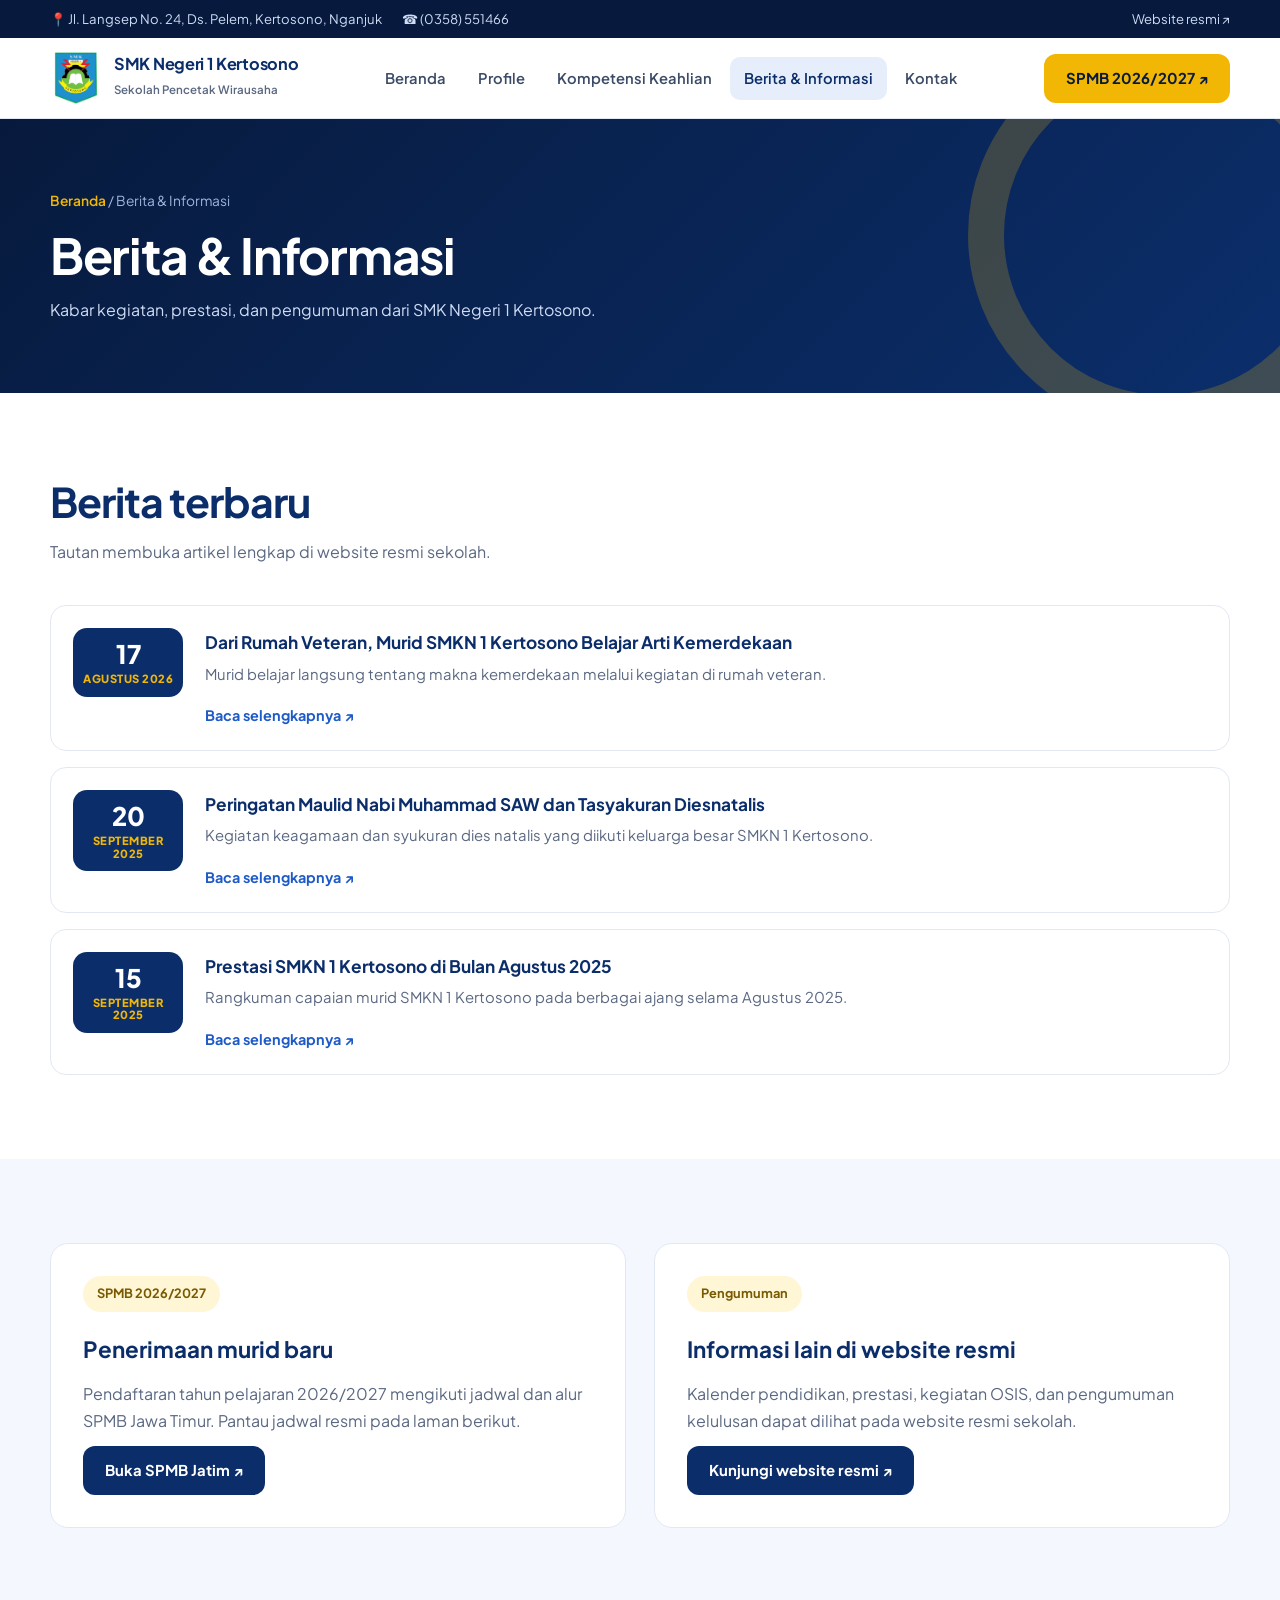
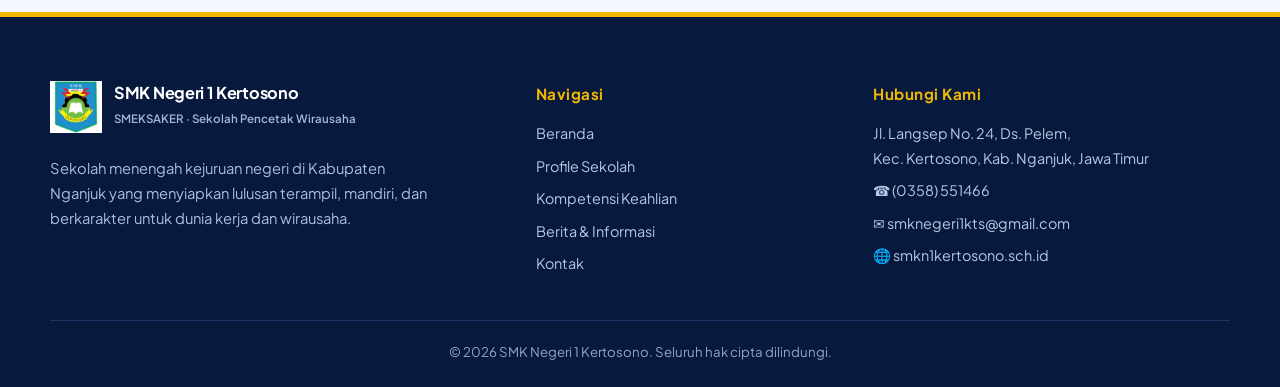
==== informasi.html @ 8148a969 "Add files via upload" ====
<!DOCTYPE html>
<html lang="id">
<head>
<meta charset="UTF-8">
<meta name="viewport" content="width=device-width, initial-scale=1.0">
<meta name="description" content="Berita, prestasi, dan informasi terbaru SMK Negeri 1 Kertosono.">
<meta name="theme-color" content="#0b2e6b">
<title>Berita & Informasi | SMK Negeri 1 Kertosono</title>
<link rel="stylesheet" href="css/style.css">
</head>
<body>
<div class="topbar"><div class="container">
  <div><span>📍 <a href="https://maps.app.goo.gl/UEgNZaPqDszKERK57" target="_blank" rel="noopener">Jl. Langsep No. 24, Ds. Pelem, Kertosono, Nganjuk</a></span><span>☎ (0358) 551466</span></div>
  <div><a href="https://smkn1kertosono.sch.id/" target="_blank" rel="noopener">Website resmi ↗</a></div>
</div></div>
<header class="site-header">
  <div class="container navbar">
    <a class="brand" href="index.html" aria-label="SMK Negeri 1 Kertosono">
      <span class="brand-mark"><img src="img/logo.png" alt="Logo resmi SMK Negeri 1 Kertosono"></span>
      <span class="brand-text"><strong>SMK Negeri 1 Kertosono</strong><small>Sekolah Pencetak Wirausaha</small></span>
    </a>
    <input type="checkbox" id="menu" class="menu-toggle" aria-hidden="true">
    <label for="menu" class="menu-btn" aria-label="Buka menu">☰</label>
    <nav aria-label="Navigasi utama"><ul class="nav-links"><li><a class="" href="index.html">Beranda</a></li><li><a class="" href="tentang.html">Profile</a></li><li><a class="" href="jurusan.html">Kompetensi Keahlian</a></li><li><a class="active" href="informasi.html">Berita & Informasi</a></li><li><a class="" href="kontak.html">Kontak</a></li></ul></nav>
    <a class="nav-cta" href="https://spmbjatim.net/" target="_blank" rel="noopener">SPMB 2026/2027 ↗</a>
  </div>
</header>
<main>
<section class="page-hero"><div class="container"><div class="breadcrumb"><a href="index.html">Beranda</a> / Berita &amp; Informasi</div><h1>Berita &amp; Informasi</h1><p>Kabar kegiatan, prestasi, dan pengumuman dari SMK Negeri 1 Kertosono.</p></div></section>
<section class="section"><div class="container">
  <div class="section-heading"><h2>Berita terbaru</h2><p>Tautan membuka artikel lengkap di website resmi sekolah.</p></div>
  <div class="info-list">
<article class="info-row"><div class="date-box">17<small>AGUSTUS 2026</small></div><div><h3>Dari Rumah Veteran, Murid SMKN 1 Kertosono Belajar Arti Kemerdekaan</h3><p>Murid belajar langsung tentang makna kemerdekaan melalui kegiatan di rumah veteran.</p><a class="text-link" href="https://smkn1kertosono.sch.id/dari-rumah-veteran-murid-smkn-1-kertosono-belajar-arti-kemerdekaan/" target="_blank" rel="noopener">Baca selengkapnya ↗</a></div></article>
<article class="info-row"><div class="date-box">20<small>SEPTEMBER 2025</small></div><div><h3>Peringatan Maulid Nabi Muhammad SAW dan Tasyakuran Diesnatalis</h3><p>Kegiatan keagamaan dan syukuran dies natalis yang diikuti keluarga besar SMKN 1 Kertosono.</p><a class="text-link" href="https://smkn1kertosono.sch.id/smk-negeri-1-kertosono-gelar-peringatan-maulid-nabi-muhammad-saw-dan-tasyakuran-diesnatalis/" target="_blank" rel="noopener">Baca selengkapnya ↗</a></div></article>
<article class="info-row"><div class="date-box">15<small>SEPTEMBER 2025</small></div><div><h3>Prestasi SMKN 1 Kertosono di Bulan Agustus 2025</h3><p>Rangkuman capaian murid SMKN 1 Kertosono pada berbagai ajang selama Agustus 2025.</p><a class="text-link" href="https://smkn1kertosono.sch.id/prestasi-smkn-1-kertosono-di-bulan-agustus-2025/" target="_blank" rel="noopener">Baca selengkapnya ↗</a></div></article>
  </div>
</div></section>
<section class="section section-soft"><div class="container two-col">
  <article class="content-card"><span class="eyebrow">SPMB 2026/2027</span><h2>Penerimaan murid baru</h2><p>Pendaftaran tahun pelajaran 2026/2027 mengikuti jadwal dan alur SPMB Jawa Timur. Pantau jadwal resmi pada laman berikut.</p><a class="btn btn-primary" href="https://spmbjatim.net/" target="_blank" rel="noopener">Buka SPMB Jatim ↗</a></article>
  <article class="content-card"><span class="eyebrow">Pengumuman</span><h2>Informasi lain di website resmi</h2><p>Kalender pendidikan, prestasi, kegiatan OSIS, dan pengumuman kelulusan dapat dilihat pada website resmi sekolah.</p><a class="btn btn-primary" href="https://smkn1kertosono.sch.id/" target="_blank" rel="noopener">Kunjungi website resmi ↗</a></article>
</div></section>
</main>
<footer class="site-footer">
  <div class="container">
    <div class="footer-grid">
      <div class="footer-brand">
        <a class="brand" href="index.html"><span class="brand-mark"><img src="img/logo.png" alt="Logo resmi SMK Negeri 1 Kertosono"></span><span class="brand-text"><strong>SMK Negeri 1 Kertosono</strong><small>SMEKSAKER · Sekolah Pencetak Wirausaha</small></span></a>
        <p>Sekolah menengah kejuruan negeri di Kabupaten Nganjuk yang menyiapkan lulusan terampil, mandiri, dan berkarakter untuk dunia kerja dan wirausaha.</p>
      </div>
      <div class="footer-col">
        <h4>Navigasi</h4>
        <a href="index.html">Beranda</a><a href="tentang.html">Profile Sekolah</a><a href="jurusan.html">Kompetensi Keahlian</a><a href="informasi.html">Berita &amp; Informasi</a><a href="kontak.html">Kontak</a>
      </div>
      <div class="footer-col">
        <h4>Hubungi Kami</h4>
        <p><a href="https://maps.app.goo.gl/UEgNZaPqDszKERK57" target="_blank" rel="noopener">Jl. Langsep No. 24, Ds. Pelem,<br>Kec. Kertosono, Kab. Nganjuk, Jawa Timur</a></p>
        <p>☎ (0358) 551466</p>
        <a href="mailto:smknegeri1kts@gmail.com">✉ smknegeri1kts@gmail.com</a>
        <a href="https://smkn1kertosono.sch.id/" target="_blank" rel="noopener">🌐 smkn1kertosono.sch.id</a>
      </div>
    </div>
    <div class="copyright">© 2026 SMK Negeri 1 Kertosono. Seluruh hak cipta dilindungi.</div>
  </div>
</footer>
</body>
</html>
---- css/style.css ----
/* =========================================================
   SMK Negeri 1 Kertosono — Stylesheet
   Palet warna: edit hanya di blok :root di bawah ini.
   Jika warna logo asli berbeda, cukup ganti nilai variabelnya.
   ========================================================= */
@import url('https://fonts.googleapis.com/css2?family=Plus+Jakarta+Sans:wght@400;500;600;700;800&display=swap');

:root {
  --navy-900: #071a3d;   /* biru tua pekat: footer, hero */
  --navy-700: #0b2e6b;   /* biru utama (primary) */
  --blue-500: #1e5bc6;   /* biru terang: link, aksen */
  --blue-100: #e6eefb;   /* biru muda: latar ikon */
  --blue-50:  #f4f7fd;   /* latar section lembut */
  --gold-500: #f2b705;   /* kuning emas: tombol & highlight */
  --gold-600: #d99f00;   /* hover emas */
  --gold-100: #fff6d6;   /* latar emas muda */
  --ink: #14213d;
  --muted: #5a6882;
  --line: #e2e8f3;
  --white: #ffffff;
  --radius: 18px;
  --shadow: 0 14px 40px rgba(11, 46, 107, .10);
  --shadow-sm: 0 6px 18px rgba(11, 46, 107, .08);
}

* { box-sizing: border-box; margin: 0; padding: 0; }
html { scroll-behavior: smooth; }
body { font-family: 'Plus Jakarta Sans', 'Segoe UI', Arial, sans-serif; color: var(--ink); background: var(--white); line-height: 1.7; }
a { color: inherit; text-decoration: none; }
ul { list-style: none; }
.container { width: min(1180px, calc(100% - 40px)); margin: auto; }

/* ---------- Topbar ---------- */
.topbar { background: var(--navy-900); color: #cfdcf5; font-size: .82rem; }
.topbar .container { display: flex; justify-content: space-between; gap: 16px; padding: 8px 0; flex-wrap: wrap; }
.topbar span { margin-right: 20px; }
.topbar a:hover { color: var(--gold-500); }

/* ---------- Header ---------- */
.site-header { position: sticky; top: 0; z-index: 50; background: rgba(255,255,255,.97); backdrop-filter: blur(10px); border-bottom: 1px solid var(--line); }
.navbar { min-height: 80px; display: flex; align-items: center; justify-content: space-between; gap: 22px; }
.brand { display: inline-flex; align-items: center; gap: 12px; }
.brand-mark { width: 52px; height: 52px; flex: 0 0 52px; display: grid; place-items: center; background: #fff; overflow: hidden; }
.brand-mark img { display: block; width: 100%; height: 100%; object-fit: contain; }
.brand-text strong { display: block; font-size: 1.02rem; line-height: 1.15; color: var(--navy-700); letter-spacing: -.3px; }
.brand-text small { font-size: .72rem; color: var(--muted); font-weight: 600; }
.nav-links { display: flex; align-items: center; gap: 4px; }
.nav-links a { display: block; padding: 9px 14px; border-radius: 10px; font-size: .92rem; font-weight: 600; color: #3b4a66; transition: .2s; }
.nav-links a:hover { background: var(--blue-50); color: var(--navy-700); }
.nav-links a.active { background: var(--blue-100); color: var(--navy-700); }
.btn, .nav-cta { display: inline-flex; align-items: center; justify-content: center; gap: 8px; padding: 12px 22px; border: 0; border-radius: 12px; font: inherit; font-weight: 700; font-size: .93rem; cursor: pointer; background: var(--gold-500); color: var(--navy-900); transition: .2s; }
.btn:hover, .nav-cta:hover { background: var(--gold-600); transform: translateY(-2px); box-shadow: 0 8px 20px rgba(242,183,5,.35); }
.btn-primary { background: var(--navy-700); color: #fff; }
.btn-primary:hover { background: var(--blue-500); box-shadow: 0 8px 20px rgba(30,91,198,.3); }
.btn-ghost { background: transparent; color: #fff; border: 1.5px solid rgba(255,255,255,.45); }
.btn-ghost:hover { background: rgba(255,255,255,.12); box-shadow: none; }
.menu-toggle, .menu-btn { display: none; }

/* ---------- Hero ---------- */
.hero { position: relative; overflow: hidden; color: #fff; padding: 96px 0 150px;
  background: linear-gradient(90deg, rgba(5,20,48,.82), rgba(5,20,48,.42)), url("../img/gapura.png") center 48% / cover no-repeat; }
.hero::before { content: ""; position: absolute; inset: 0; background: linear-gradient(0deg, rgba(5,20,48,.28), transparent 55%); }
.hero-grid { position: relative; display: grid; grid-template-columns: minmax(0, 1fr); gap: 0; align-items: center; max-width: 1180px; }
.eyebrow { display: inline-flex; align-items: center; gap: 8px; padding: 7px 14px; border-radius: 99px; background: var(--gold-100); color: #7a5a00; font-size: .8rem; font-weight: 700; margin-bottom: 18px; }
.hero .eyebrow { background: rgba(242,183,5,.16); color: var(--gold-500); border: 1px solid rgba(242,183,5,.4); }
.hero h1 { font-size: clamp(2.3rem, 5vw, 3.9rem); line-height: 1.1; letter-spacing: -1.8px; }
.hero h1 span { color: var(--gold-500); }
.hero p { margin: 22px 0 30px; max-width: 580px; color: #d3dff7; font-size: 1.05rem; }
.hero-actions { display: flex; flex-wrap: wrap; gap: 12px; }
.hero-card { background: rgba(255,255,255,.08); border: 1px solid rgba(255,255,255,.18); border-radius: 24px; padding: 30px; backdrop-filter: blur(6px); }
.hero-card h3 { font-size: 1.1rem; margin-bottom: 4px; }
.hero-card p { margin: 0 0 18px; font-size: .9rem; }
.hero-card li { display: flex; gap: 12px; align-items: flex-start; padding: 11px 0; border-top: 1px solid rgba(255,255,255,.14); font-size: .92rem; color: #e6eeff; }
.hero-card li b { color: var(--gold-500); }
.badge { display: inline-block; background: var(--gold-500); color: var(--navy-900); font-weight: 800; font-size: .72rem; padding: 4px 10px; border-radius: 99px; margin-bottom: 14px; }

/* ---------- Stats ---------- */
.stats-wrap { position: relative; z-index: 5; margin-top: -78px; }
.stats { display: grid; grid-template-columns: repeat(4, 1fr); background: #fff; border-radius: 22px; box-shadow: var(--shadow); border: 1px solid var(--line); overflow: hidden; }
.stat { padding: 28px 18px; text-align: center; border-right: 1px solid var(--line); }
.stat:last-child { border-right: 0; }
.stat strong { display: block; font-size: 2.2rem; line-height: 1.1; color: var(--navy-700); letter-spacing: -1px; }
.stat span { color: var(--muted); font-size: .88rem; font-weight: 600; }

/* ---------- Sections ---------- */
.section { padding: 84px 0; }
.section-soft { background: var(--blue-50); }
.section-dark { background: var(--navy-900); color: #fff; }
.section-heading { max-width: 680px; margin-bottom: 40px; }
.section-heading.center { text-align: center; margin-inline: auto; }
.section-heading h2 { font-size: clamp(1.8rem, 3.2vw, 2.6rem); line-height: 1.2; letter-spacing: -1px; color: var(--navy-700); }
.section-dark .section-heading h2 { color: #fff; }
.section-heading p { margin-top: 12px; color: var(--muted); }
.section-dark .section-heading p { color: #b9c9e8; }
.two-col { display: grid; grid-template-columns: 1fr 1fr; gap: 28px; align-items: start; }
.about-grid { display: grid; grid-template-columns: .9fr 1.1fr; gap: 56px; align-items: center; }
.about-visual { margin: 0; position: relative; overflow: hidden; border-radius: 24px; box-shadow: var(--shadow); background: #eef3fa; }
.about-visual img { display: block; width: 100%; height: auto; max-height: 510px; object-fit: contain; background: #eef3fa; }
.about-visual figcaption { display: flex; flex-direction: column; gap: 3px; padding: 14px 18px; background: var(--navy-900); color: #fff; }
.about-visual figcaption strong { font-size: 1rem; }
.about-visual figcaption span { color: #cbd9f5; font-size: .88rem; }
.about-text p { color: var(--muted); margin-bottom: 14px; }
.check-list { display: grid; gap: 11px; margin: 18px 0 24px; }
.check-list li { padding-left: 30px; position: relative; font-weight: 500; }
.check-list li::before { content: "✓"; position: absolute; left: 0; top: 2px; width: 21px; height: 21px; border-radius: 50%; display: grid; place-items: center; background: var(--gold-500); color: var(--navy-900); font-size: .72rem; font-weight: 800; }

/* ---------- Cards ---------- */
.card-grid { display: grid; grid-template-columns: repeat(3, 1fr); gap: 20px; }
.card { background: #fff; border: 1px solid var(--line); border-radius: var(--radius); padding: 28px; position: relative; overflow: hidden; transition: .25s; }
.card::before { content: ""; position: absolute; left: 0; top: 0; right: 0; height: 4px; background: linear-gradient(90deg, var(--navy-700), var(--blue-500)); }
.card:nth-child(3n+2)::before { background: linear-gradient(90deg, var(--gold-500), #ffd75a); }
.card:hover { transform: translateY(-6px); box-shadow: var(--shadow); border-color: #cfdcf3; }
.icon { width: 54px; height: 54px; display: grid; place-items: center; border-radius: 16px; background: var(--blue-100); font-size: 1.6rem; margin-bottom: 18px; }
.card h3 { font-size: 1.1rem; color: var(--navy-700); margin-bottom: 8px; }
.card p { color: var(--muted); font-size: .93rem; }
.tag { display: inline-block; margin-top: 14px; padding: 3px 11px; border-radius: 99px; background: var(--gold-100); color: #7a5a00; font-size: .76rem; font-weight: 700; }
.text-link { display: inline-block; margin-top: 16px; color: var(--blue-500); font-weight: 700; font-size: .9rem; }
.text-link:hover { color: var(--navy-700); text-decoration: underline; }

.feature { display: flex; gap: 18px; padding: 26px; border-radius: var(--radius); background: rgba(255,255,255,.06); border: 1px solid rgba(255,255,255,.12); }
.feature .num { font-size: 2.4rem; font-weight: 800; color: var(--gold-500); line-height: 1; letter-spacing: -2px; }
.feature p { color: #dbe6fb; font-weight: 500; }
.feature-grid { display: grid; grid-template-columns: repeat(3, 1fr); gap: 18px; }

.chips { display: flex; flex-wrap: wrap; gap: 10px; justify-content: center; }
.chip { padding: 10px 18px; border-radius: 99px; background: #fff; border: 1px solid var(--line); font-weight: 600; font-size: .9rem; color: var(--navy-700); transition: .2s; }
.chip:hover { background: var(--navy-700); color: #fff; border-color: var(--navy-700); }

/* ---------- News ---------- */
.news-grid { display: grid; grid-template-columns: repeat(3, 1fr); gap: 20px; }
.news-card { background: #fff; border-radius: var(--radius); border: 1px solid var(--line); overflow: hidden; transition: .25s; display: flex; flex-direction: column; }
.news-card:hover { transform: translateY(-5px); box-shadow: var(--shadow); }
.news-top { height: 8px; background: linear-gradient(90deg, var(--navy-700), var(--gold-500)); }
.news-body { padding: 24px; display: flex; flex-direction: column; flex: 1; }
.news-date { font-size: .78rem; font-weight: 700; color: var(--blue-500); text-transform: uppercase; letter-spacing: .8px; }
.news-body h3 { margin: 8px 0; font-size: 1.05rem; line-height: 1.4; color: var(--navy-700); }
.news-body p { color: var(--muted); font-size: .9rem; flex: 1; }

.info-list { display: grid; gap: 16px; }
.info-row { display: grid; grid-template-columns: 110px 1fr; gap: 22px; padding: 22px; border: 1px solid var(--line); border-radius: 16px; background: #fff; transition: .2s; }
.info-row:hover { box-shadow: var(--shadow-sm); border-color: #cfdcf3; }
.date-box { align-self: start; text-align: center; background: var(--navy-700); color: #fff; padding: 12px 8px; border-radius: 14px; font-weight: 800; font-size: 1.6rem; line-height: 1.1; }
.date-box small { display: block; color: var(--gold-500); font-size: .7rem; letter-spacing: .5px; margin-top: 4px; }
.info-row h3 { color: var(--navy-700); font-size: 1.08rem; }
.info-row p { color: var(--muted); margin-top: 4px; font-size: .93rem; }

/* ---------- Page hero ---------- */
.page-hero { position: relative; overflow: hidden; padding: 70px 0; color: #fff; background: linear-gradient(135deg, var(--navy-900), var(--navy-700)); }
.page-hero::after { content: ""; position: absolute; right: -80px; top: -80px; width: 320px; height: 320px; border-radius: 50%; border: 36px solid rgba(242,183,5,.22); }
.page-hero .container { position: relative; z-index: 2; }
.page-hero h1 { font-size: clamp(2rem, 4vw, 3.1rem); letter-spacing: -1.3px; line-height: 1.15; }
.page-hero p { margin-top: 12px; max-width: 680px; color: #cfdcf5; }
.breadcrumb { font-size: .86rem; color: #9fb4de; margin-bottom: 14px; }
.breadcrumb a { color: var(--gold-500); font-weight: 600; }

.content-card { background: #fff; border: 1px solid var(--line); border-radius: var(--radius); padding: 32px; }
.content-card h2 { font-size: 1.4rem; color: var(--navy-700); margin-bottom: 12px; }
.content-card p { color: var(--muted); margin-bottom: 12px; }
.mission-list { counter-reset: m; display: grid; gap: 12px; margin-top: 14px; }
.mission-list li { counter-increment: m; display: flex; gap: 14px; color: var(--muted); font-size: .94rem; }
.mission-list li::before { content: counter(m); flex: 0 0 28px; height: 28px; border-radius: 9px; display: grid; place-items: center; background: var(--navy-700); color: var(--gold-500); font-weight: 800; font-size: .8rem; }
.vision-box { padding: 30px; border-radius: var(--radius); color: #fff; background: linear-gradient(135deg, var(--navy-700), var(--blue-500)); border-left: 6px solid var(--gold-500); }
.vision-box small { color: var(--gold-500); font-weight: 800; letter-spacing: 1.4px; text-transform: uppercase; }
.vision-box p { margin-top: 8px; font-size: 1.2rem; font-weight: 600; line-height: 1.5; }

.profile-table { width: 100%; border-collapse: collapse; font-size: .94rem; }
.profile-table td { padding: 12px 4px; border-bottom: 1px solid var(--line); vertical-align: top; }
.profile-table td:first-child { width: 42%; color: var(--muted); font-weight: 600; }
.profile-table td:last-child { font-weight: 600; color: var(--navy-700); }

/* ---------- Contact / form ---------- */
.contact-grid { display: grid; grid-template-columns: repeat(3, 1fr); gap: 18px; }
.contact-card { background: #fff; border: 1px solid var(--line); border-radius: var(--radius); padding: 26px; }
.contact-card h3 { color: var(--navy-700); margin-bottom: 4px; }
.contact-card p { color: var(--muted); font-size: .94rem; overflow-wrap: anywhere; }
.form-grid { display: grid; gap: 15px; }
.form-group { display: grid; gap: 7px; }
.form-group label { font-weight: 700; font-size: .9rem; color: var(--navy-700); }
.form-group input, .form-group textarea { width: 100%; padding: 13px 15px; border: 1.5px solid #d6dfef; border-radius: 12px; font: inherit; color: var(--ink); background: #fff; }
.form-group textarea { min-height: 130px; resize: vertical; }
.form-group input:focus, .form-group textarea:focus { outline: 4px solid rgba(30,91,198,.15); border-color: var(--blue-500); }
.notice { padding: 14px 16px; background: var(--gold-100); color: #6b5000; border: 1px solid #f2dc8a; border-radius: 12px; font-size: .88rem; margin-bottom: 20px; }

/* ---------- CTA ---------- */
.cta-band { position: relative; overflow: hidden; padding: 48px; border-radius: 28px; color: #fff; display: flex; align-items: center; justify-content: space-between; gap: 28px; background: linear-gradient(120deg, var(--navy-900), var(--navy-700)); }
.cta-band::after { content: ""; position: absolute; right: -60px; bottom: -90px; width: 260px; height: 260px; border-radius: 50%; border: 30px solid rgba(242,183,5,.3); }
.cta-band > * { position: relative; z-index: 2; }
.cta-band h2 { font-size: clamp(1.5rem, 3vw, 2.1rem); letter-spacing: -.8px; }
.cta-band p { color: #cbd9f5; margin-top: 6px; }
.cta-band .btn { flex-shrink: 0; }

/* ---------- Footer ---------- */
.site-footer { background: var(--navy-900); color: #fff; padding: 64px 0 24px; border-top: 5px solid var(--gold-500); }
.footer-grid { display: grid; grid-template-columns: 1.5fr 1fr 1.2fr; gap: 40px; padding-bottom: 36px; }
.footer-brand .brand-text strong { color: #fff; }
.footer-brand .brand-text small { color: #9fb4de; }
.footer-brand p { color: #aebfe0; max-width: 380px; margin-top: 16px; font-size: .92rem; }
.footer-col h4 { margin-bottom: 14px; color: var(--gold-500); font-size: .95rem; letter-spacing: .5px; }
.footer-col a, .footer-col p { display: block; color: #b8c8e6; font-size: .9rem; margin: 8px 0; }
.footer-col a:hover { color: var(--gold-500); }
.copyright { border-top: 1px solid #1c3466; padding-top: 20px; color: #8fa5d0; font-size: .83rem; text-align: center; }

/* ---------- Responsive ---------- */
@media (max-width: 960px) {
  .menu-btn { display: grid; place-items: center; width: 46px; height: 46px; border-radius: 12px; background: var(--blue-100); color: var(--navy-700); font-size: 1.4rem; cursor: pointer; order: 3; }
  .nav-cta { display: none; }
  .navbar { flex-wrap: wrap; }
  nav { order: 4; width: 100%; display: none; padding-bottom: 14px; }
  .menu-toggle:checked ~ nav { display: block; }
  .nav-links { flex-direction: column; align-items: stretch; }
  .hero-grid, .two-col, .about-grid { grid-template-columns: 1fr; gap: 32px; }
  .hero { padding: 70px 0 130px; background-position: center; }
  .card-grid, .news-grid, .feature-grid { grid-template-columns: repeat(2, 1fr); }
  .stats { grid-template-columns: repeat(2, 1fr); }
  .stat:nth-child(2) { border-right: 0; }
  .stat:nth-child(-n+2) { border-bottom: 1px solid var(--line); }
  .contact-grid { grid-template-columns: 1fr; }
  .footer-grid { grid-template-columns: 1fr 1fr; }
}
@media (max-width: 600px) {
  .container { width: min(100% - 28px, 1180px); }
  .topbar .container { justify-content: center; text-align: center; }
  .card-grid, .news-grid, .feature-grid, .footer-grid { grid-template-columns: 1fr; }
  .section { padding: 58px 0; }
  .info-row { grid-template-columns: 1fr; gap: 12px; }
  .date-box { width: 96px; }
  .cta-band { padding: 30px 24px; flex-direction: column; align-items: flex-start; }
  .brand-text small { display: none; }
}
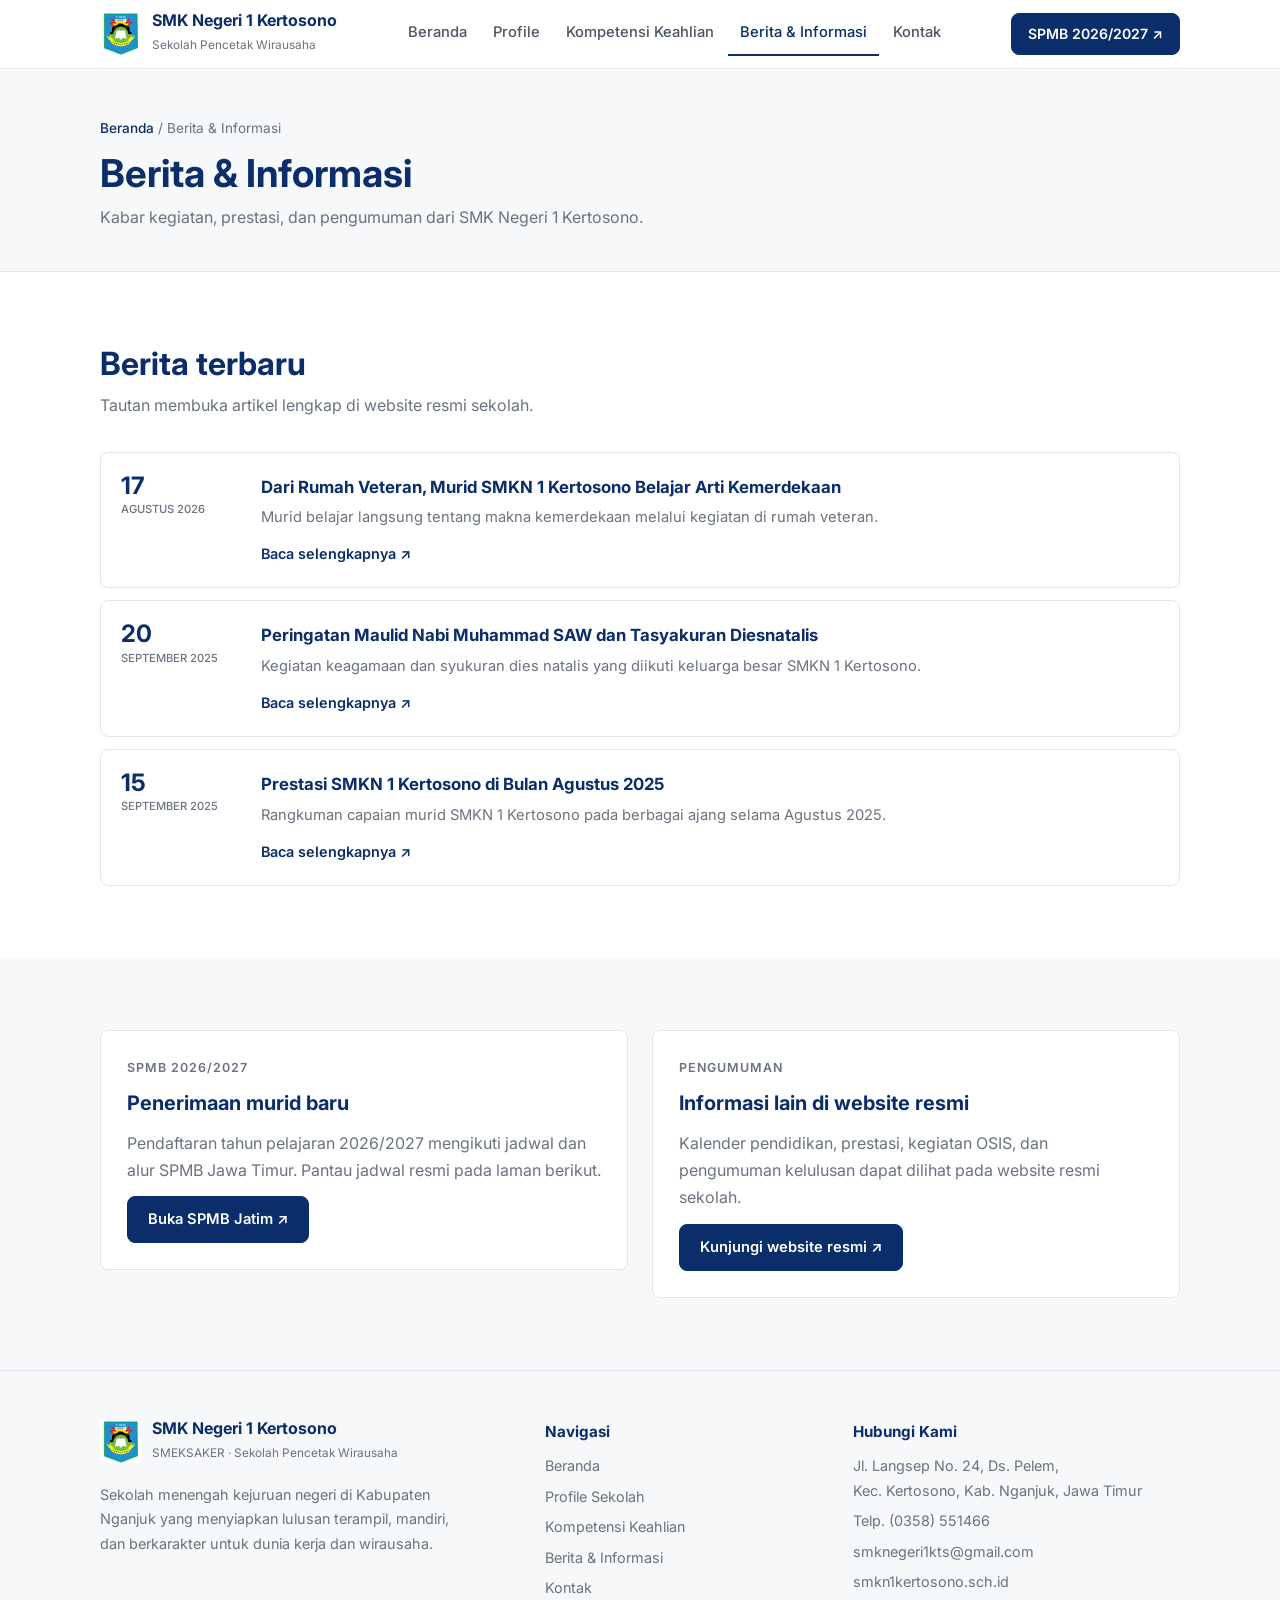
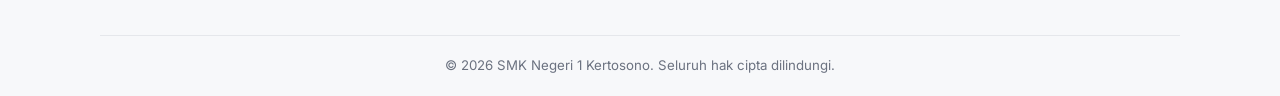
==== commit 041f1f15: "Add files via upload" ====
--- a/informasi.html
+++ b/informasi.html
@@ -9,10 +9,6 @@
 <link rel="stylesheet" href="css/style.css">
 </head>
 <body>
-<div class="topbar"><div class="container">
-  <div><span>📍 <a href="https://maps.app.goo.gl/UEgNZaPqDszKERK57" target="_blank" rel="noopener">Jl. Langsep No. 24, Ds. Pelem, Kertosono, Nganjuk</a></span><span>☎ (0358) 551466</span></div>
-  <div><a href="https://smkn1kertosono.sch.id/" target="_blank" rel="noopener">Website resmi ↗</a></div>
-</div></div>
 <header class="site-header">
   <div class="container navbar">
     <a class="brand" href="index.html" aria-label="SMK Negeri 1 Kertosono">
@@ -54,9 +50,9 @@
       <div class="footer-col">
         <h4>Hubungi Kami</h4>
         <p><a href="https://maps.app.goo.gl/UEgNZaPqDszKERK57" target="_blank" rel="noopener">Jl. Langsep No. 24, Ds. Pelem,<br>Kec. Kertosono, Kab. Nganjuk, Jawa Timur</a></p>
-        <p>☎ (0358) 551466</p>
-        <a href="mailto:smknegeri1kts@gmail.com">✉ smknegeri1kts@gmail.com</a>
-        <a href="https://smkn1kertosono.sch.id/" target="_blank" rel="noopener">🌐 smkn1kertosono.sch.id</a>
+        <p>Telp. (0358) 551466</p>
+        <a href="mailto:smknegeri1kts@gmail.com">smknegeri1kts@gmail.com</a>
+        <a href="https://smkn1kertosono.sch.id/" target="_blank" rel="noopener">smkn1kertosono.sch.id</a>
       </div>
     </div>
     <div class="copyright">© 2026 SMK Negeri 1 Kertosono. Seluruh hak cipta dilindungi.</div>
--- a/css/style.css
+++ b/css/style.css
@@ -1,229 +1,169 @@
 /* =========================================================
-   SMK Negeri 1 Kertosono — Stylesheet
-   Palet warna: edit hanya di blok :root di bawah ini.
-   Jika warna logo asli berbeda, cukup ganti nilai variabelnya.
+   SMK Negeri 1 Kertosono — Stylesheet (versi sederhana)
+   Warna diatur di blok :root di bawah ini.
    ========================================================= */
-@import url('https://fonts.googleapis.com/css2?family=Plus+Jakarta+Sans:wght@400;500;600;700;800&display=swap');
+@import url('https://fonts.googleapis.com/css2?family=Inter:wght@400;500;600;700&display=swap');
 
 :root {
-  --navy-900: #071a3d;   /* biru tua pekat: footer, hero */
-  --navy-700: #0b2e6b;   /* biru utama (primary) */
-  --blue-500: #1e5bc6;   /* biru terang: link, aksen */
-  --blue-100: #e6eefb;   /* biru muda: latar ikon */
-  --blue-50:  #f4f7fd;   /* latar section lembut */
-  --gold-500: #f2b705;   /* kuning emas: tombol & highlight */
-  --gold-600: #d99f00;   /* hover emas */
-  --gold-100: #fff6d6;   /* latar emas muda */
-  --ink: #14213d;
-  --muted: #5a6882;
-  --line: #e2e8f3;
+  --primary: #0b2e6b;    /* biru utama */
+  --primary-dark: #071a3d;
+  --accent: #f2b705;     /* kuning, dipakai hemat */
+  --ink: #1f2937;
+  --muted: #6b7280;
+  --line: #e5e7eb;
+  --soft: #f7f8fa;
   --white: #ffffff;
-  --radius: 18px;
-  --shadow: 0 14px 40px rgba(11, 46, 107, .10);
-  --shadow-sm: 0 6px 18px rgba(11, 46, 107, .08);
+  --radius: 8px;
 }
 
 * { box-sizing: border-box; margin: 0; padding: 0; }
 html { scroll-behavior: smooth; }
-body { font-family: 'Plus Jakarta Sans', 'Segoe UI', Arial, sans-serif; color: var(--ink); background: var(--white); line-height: 1.7; }
+body { font-family: 'Inter', 'Segoe UI', Arial, sans-serif; color: var(--ink); background: var(--white); line-height: 1.7; font-size: 16px; }
 a { color: inherit; text-decoration: none; }
 ul { list-style: none; }
-.container { width: min(1180px, calc(100% - 40px)); margin: auto; }
-
-/* ---------- Topbar ---------- */
-.topbar { background: var(--navy-900); color: #cfdcf5; font-size: .82rem; }
-.topbar .container { display: flex; justify-content: space-between; gap: 16px; padding: 8px 0; flex-wrap: wrap; }
-.topbar span { margin-right: 20px; }
-.topbar a:hover { color: var(--gold-500); }
+img { max-width: 100%; }
+.container { width: min(1080px, calc(100% - 40px)); margin: auto; }
 
 /* ---------- Header ---------- */
-.site-header { position: sticky; top: 0; z-index: 50; background: rgba(255,255,255,.97); backdrop-filter: blur(10px); border-bottom: 1px solid var(--line); }
-.navbar { min-height: 80px; display: flex; align-items: center; justify-content: space-between; gap: 22px; }
-.brand { display: inline-flex; align-items: center; gap: 12px; }
-.brand-mark { width: 52px; height: 52px; flex: 0 0 52px; display: grid; place-items: center; background: #fff; overflow: hidden; }
+.site-header { position: sticky; top: 0; z-index: 50; background: #fff; border-bottom: 1px solid var(--line); }
+.navbar { min-height: 68px; display: flex; align-items: center; justify-content: space-between; gap: 20px; }
+.brand { display: inline-flex; align-items: center; gap: 10px; }
+.brand-mark { width: 42px; height: 42px; flex: 0 0 42px; display: grid; place-items: center; overflow: hidden; }
 .brand-mark img { display: block; width: 100%; height: 100%; object-fit: contain; }
-.brand-text strong { display: block; font-size: 1.02rem; line-height: 1.15; color: var(--navy-700); letter-spacing: -.3px; }
-.brand-text small { font-size: .72rem; color: var(--muted); font-weight: 600; }
-.nav-links { display: flex; align-items: center; gap: 4px; }
-.nav-links a { display: block; padding: 9px 14px; border-radius: 10px; font-size: .92rem; font-weight: 600; color: #3b4a66; transition: .2s; }
-.nav-links a:hover { background: var(--blue-50); color: var(--navy-700); }
-.nav-links a.active { background: var(--blue-100); color: var(--navy-700); }
-.btn, .nav-cta { display: inline-flex; align-items: center; justify-content: center; gap: 8px; padding: 12px 22px; border: 0; border-radius: 12px; font: inherit; font-weight: 700; font-size: .93rem; cursor: pointer; background: var(--gold-500); color: var(--navy-900); transition: .2s; }
-.btn:hover, .nav-cta:hover { background: var(--gold-600); transform: translateY(-2px); box-shadow: 0 8px 20px rgba(242,183,5,.35); }
-.btn-primary { background: var(--navy-700); color: #fff; }
-.btn-primary:hover { background: var(--blue-500); box-shadow: 0 8px 20px rgba(30,91,198,.3); }
-.btn-ghost { background: transparent; color: #fff; border: 1.5px solid rgba(255,255,255,.45); }
-.btn-ghost:hover { background: rgba(255,255,255,.12); box-shadow: none; }
+.brand-text strong { display: block; font-size: 1rem; line-height: 1.2; color: var(--primary); }
+.brand-text small { font-size: .74rem; color: var(--muted); }
+.nav-links { display: flex; align-items: center; gap: 2px; }
+.nav-links a { display: block; padding: 8px 12px; font-size: .92rem; font-weight: 500; color: #4b5563; border-bottom: 2px solid transparent; }
+.nav-links a:hover { color: var(--primary); }
+.nav-links a.active { color: var(--primary); border-bottom-color: var(--primary); }
+.btn, .nav-cta { display: inline-block; padding: 10px 20px; border: 1px solid var(--primary); border-radius: var(--radius); font: inherit; font-weight: 600; font-size: .92rem; cursor: pointer; background: var(--primary); color: #fff; transition: background .15s; }
+.btn:hover, .nav-cta:hover { background: var(--primary-dark); }
+.nav-cta { padding: 8px 16px; font-size: .88rem; }
+.btn-primary { background: var(--primary); color: #fff; }
+.btn-ghost { background: transparent; color: #fff; border-color: rgba(255,255,255,.7); }
+.btn-ghost:hover { background: rgba(255,255,255,.12); }
+.hero .btn:not(.btn-ghost) { background: #fff; color: var(--primary); border-color: #fff; }
+.hero .btn:not(.btn-ghost):hover { background: #f1f1f1; }
 .menu-toggle, .menu-btn { display: none; }
 
 /* ---------- Hero ---------- */
-.hero { position: relative; overflow: hidden; color: #fff; padding: 96px 0 150px;
-  background: linear-gradient(90deg, rgba(5,20,48,.82), rgba(5,20,48,.42)), url("../img/gapura.png") center 48% / cover no-repeat; }
-.hero::before { content: ""; position: absolute; inset: 0; background: linear-gradient(0deg, rgba(5,20,48,.28), transparent 55%); }
-.hero-grid { position: relative; display: grid; grid-template-columns: minmax(0, 1fr); gap: 0; align-items: center; max-width: 1180px; }
-.eyebrow { display: inline-flex; align-items: center; gap: 8px; padding: 7px 14px; border-radius: 99px; background: var(--gold-100); color: #7a5a00; font-size: .8rem; font-weight: 700; margin-bottom: 18px; }
-.hero .eyebrow { background: rgba(242,183,5,.16); color: var(--gold-500); border: 1px solid rgba(242,183,5,.4); }
-.hero h1 { font-size: clamp(2.3rem, 5vw, 3.9rem); line-height: 1.1; letter-spacing: -1.8px; }
-.hero h1 span { color: var(--gold-500); }
-.hero p { margin: 22px 0 30px; max-width: 580px; color: #d3dff7; font-size: 1.05rem; }
+.hero { color: #fff; padding: 110px 0; background: linear-gradient(rgba(7,26,61,.62), rgba(7,26,61,.62)), url("../img/gapura.png") center 48% / cover no-repeat; }
+.hero-grid { max-width: 1080px; }
+.hero .eyebrow { color: #e5e7eb; }
+.hero h1 { font-size: clamp(2rem, 4.5vw, 3.2rem); line-height: 1.15; font-weight: 700; }
+.hero h1 span { color: inherit; }
+.hero p { margin: 18px 0 28px; max-width: 540px; color: #e5e7eb; }
 .hero-actions { display: flex; flex-wrap: wrap; gap: 12px; }
-.hero-card { background: rgba(255,255,255,.08); border: 1px solid rgba(255,255,255,.18); border-radius: 24px; padding: 30px; backdrop-filter: blur(6px); }
-.hero-card h3 { font-size: 1.1rem; margin-bottom: 4px; }
-.hero-card p { margin: 0 0 18px; font-size: .9rem; }
-.hero-card li { display: flex; gap: 12px; align-items: flex-start; padding: 11px 0; border-top: 1px solid rgba(255,255,255,.14); font-size: .92rem; color: #e6eeff; }
-.hero-card li b { color: var(--gold-500); }
-.badge { display: inline-block; background: var(--gold-500); color: var(--navy-900); font-weight: 800; font-size: .72rem; padding: 4px 10px; border-radius: 99px; margin-bottom: 14px; }
-
-/* ---------- Stats ---------- */
-.stats-wrap { position: relative; z-index: 5; margin-top: -78px; }
-.stats { display: grid; grid-template-columns: repeat(4, 1fr); background: #fff; border-radius: 22px; box-shadow: var(--shadow); border: 1px solid var(--line); overflow: hidden; }
-.stat { padding: 28px 18px; text-align: center; border-right: 1px solid var(--line); }
-.stat:last-child { border-right: 0; }
-.stat strong { display: block; font-size: 2.2rem; line-height: 1.1; color: var(--navy-700); letter-spacing: -1px; }
-.stat span { color: var(--muted); font-size: .88rem; font-weight: 600; }
+.eyebrow { display: block; margin-bottom: 8px; font-size: .78rem; font-weight: 600; letter-spacing: 1px; text-transform: uppercase; color: var(--muted); }
 
 /* ---------- Sections ---------- */
-.section { padding: 84px 0; }
-.section-soft { background: var(--blue-50); }
-.section-dark { background: var(--navy-900); color: #fff; }
-.section-heading { max-width: 680px; margin-bottom: 40px; }
+.section { padding: 72px 0; }
+.section-soft { background: var(--soft); }
+.section-heading { max-width: 640px; margin-bottom: 32px; }
 .section-heading.center { text-align: center; margin-inline: auto; }
-.section-heading h2 { font-size: clamp(1.8rem, 3.2vw, 2.6rem); line-height: 1.2; letter-spacing: -1px; color: var(--navy-700); }
-.section-dark .section-heading h2 { color: #fff; }
-.section-heading p { margin-top: 12px; color: var(--muted); }
-.section-dark .section-heading p { color: #b9c9e8; }
-.two-col { display: grid; grid-template-columns: 1fr 1fr; gap: 28px; align-items: start; }
-.about-grid { display: grid; grid-template-columns: .9fr 1.1fr; gap: 56px; align-items: center; }
-.about-visual { margin: 0; position: relative; overflow: hidden; border-radius: 24px; box-shadow: var(--shadow); background: #eef3fa; }
-.about-visual img { display: block; width: 100%; height: auto; max-height: 510px; object-fit: contain; background: #eef3fa; }
-.about-visual figcaption { display: flex; flex-direction: column; gap: 3px; padding: 14px 18px; background: var(--navy-900); color: #fff; }
-.about-visual figcaption strong { font-size: 1rem; }
-.about-visual figcaption span { color: #cbd9f5; font-size: .88rem; }
+.section-heading h2 { font-size: clamp(1.5rem, 2.8vw, 2rem); line-height: 1.25; color: var(--primary); font-weight: 700; }
+.section-heading p { margin-top: 8px; color: var(--muted); }
+.two-col { display: grid; grid-template-columns: 1fr 1fr; gap: 24px; align-items: start; }
+.about-grid { display: grid; grid-template-columns: .8fr 1.2fr; gap: 48px; align-items: center; }
+.about-visual { margin: 0; border: 1px solid var(--line); border-radius: var(--radius); overflow: hidden; background: var(--soft); }
+.about-visual img { display: block; width: 100%; height: auto; max-height: 460px; object-fit: contain; }
+.about-visual figcaption { padding: 12px 16px; border-top: 1px solid var(--line); font-size: .9rem; }
+.about-visual figcaption strong { display: block; color: var(--primary); }
+.about-visual figcaption span { color: var(--muted); font-size: .85rem; }
 .about-text p { color: var(--muted); margin-bottom: 14px; }
-.check-list { display: grid; gap: 11px; margin: 18px 0 24px; }
-.check-list li { padding-left: 30px; position: relative; font-weight: 500; }
-.check-list li::before { content: "✓"; position: absolute; left: 0; top: 2px; width: 21px; height: 21px; border-radius: 50%; display: grid; place-items: center; background: var(--gold-500); color: var(--navy-900); font-size: .72rem; font-weight: 800; }
+.check-list { display: grid; gap: 8px; margin: 16px 0 24px; }
+.check-list li { padding-left: 18px; position: relative; color: var(--ink); }
+.check-list li::before { content: ""; position: absolute; left: 0; top: 11px; width: 6px; height: 6px; border-radius: 50%; background: var(--primary); }
 
 /* ---------- Cards ---------- */
-.card-grid { display: grid; grid-template-columns: repeat(3, 1fr); gap: 20px; }
-.card { background: #fff; border: 1px solid var(--line); border-radius: var(--radius); padding: 28px; position: relative; overflow: hidden; transition: .25s; }
-.card::before { content: ""; position: absolute; left: 0; top: 0; right: 0; height: 4px; background: linear-gradient(90deg, var(--navy-700), var(--blue-500)); }
-.card:nth-child(3n+2)::before { background: linear-gradient(90deg, var(--gold-500), #ffd75a); }
-.card:hover { transform: translateY(-6px); box-shadow: var(--shadow); border-color: #cfdcf3; }
-.icon { width: 54px; height: 54px; display: grid; place-items: center; border-radius: 16px; background: var(--blue-100); font-size: 1.6rem; margin-bottom: 18px; }
-.card h3 { font-size: 1.1rem; color: var(--navy-700); margin-bottom: 8px; }
-.card p { color: var(--muted); font-size: .93rem; }
-.tag { display: inline-block; margin-top: 14px; padding: 3px 11px; border-radius: 99px; background: var(--gold-100); color: #7a5a00; font-size: .76rem; font-weight: 700; }
-.text-link { display: inline-block; margin-top: 16px; color: var(--blue-500); font-weight: 700; font-size: .9rem; }
-.text-link:hover { color: var(--navy-700); text-decoration: underline; }
-
-.feature { display: flex; gap: 18px; padding: 26px; border-radius: var(--radius); background: rgba(255,255,255,.06); border: 1px solid rgba(255,255,255,.12); }
-.feature .num { font-size: 2.4rem; font-weight: 800; color: var(--gold-500); line-height: 1; letter-spacing: -2px; }
-.feature p { color: #dbe6fb; font-weight: 500; }
-.feature-grid { display: grid; grid-template-columns: repeat(3, 1fr); gap: 18px; }
-
-.chips { display: flex; flex-wrap: wrap; gap: 10px; justify-content: center; }
-.chip { padding: 10px 18px; border-radius: 99px; background: #fff; border: 1px solid var(--line); font-weight: 600; font-size: .9rem; color: var(--navy-700); transition: .2s; }
-.chip:hover { background: var(--navy-700); color: #fff; border-color: var(--navy-700); }
+.card-grid { display: grid; grid-template-columns: repeat(3, 1fr); gap: 16px; }
+.card { background: #fff; border: 1px solid var(--line); border-radius: var(--radius); padding: 22px; }
+.card h3 { font-size: 1.02rem; color: var(--primary); margin-bottom: 6px; }
+.card p { color: var(--muted); font-size: .92rem; }
+.text-link { display: inline-block; margin-top: 12px; color: var(--primary); font-weight: 600; font-size: .9rem; }
+.text-link:hover { text-decoration: underline; }
+.chips { display: flex; flex-wrap: wrap; gap: 8px; justify-content: center; }
+.chip { padding: 6px 14px; border: 1px solid var(--line); border-radius: 99px; background: #fff; font-size: .9rem; color: #374151; }
 
 /* ---------- News ---------- */
-.news-grid { display: grid; grid-template-columns: repeat(3, 1fr); gap: 20px; }
-.news-card { background: #fff; border-radius: var(--radius); border: 1px solid var(--line); overflow: hidden; transition: .25s; display: flex; flex-direction: column; }
-.news-card:hover { transform: translateY(-5px); box-shadow: var(--shadow); }
-.news-top { height: 8px; background: linear-gradient(90deg, var(--navy-700), var(--gold-500)); }
-.news-body { padding: 24px; display: flex; flex-direction: column; flex: 1; }
-.news-date { font-size: .78rem; font-weight: 700; color: var(--blue-500); text-transform: uppercase; letter-spacing: .8px; }
-.news-body h3 { margin: 8px 0; font-size: 1.05rem; line-height: 1.4; color: var(--navy-700); }
+.news-grid { display: grid; grid-template-columns: repeat(3, 1fr); gap: 16px; }
+.news-card { background: #fff; border: 1px solid var(--line); border-radius: var(--radius); display: flex; flex-direction: column; }
+.news-body { padding: 22px; display: flex; flex-direction: column; flex: 1; }
+.news-date { font-size: .8rem; color: var(--muted); }
+.news-body h3 { margin: 6px 0; font-size: 1.02rem; line-height: 1.4; color: var(--primary); }
 .news-body p { color: var(--muted); font-size: .9rem; flex: 1; }
 
-.info-list { display: grid; gap: 16px; }
-.info-row { display: grid; grid-template-columns: 110px 1fr; gap: 22px; padding: 22px; border: 1px solid var(--line); border-radius: 16px; background: #fff; transition: .2s; }
-.info-row:hover { box-shadow: var(--shadow-sm); border-color: #cfdcf3; }
-.date-box { align-self: start; text-align: center; background: var(--navy-700); color: #fff; padding: 12px 8px; border-radius: 14px; font-weight: 800; font-size: 1.6rem; line-height: 1.1; }
-.date-box small { display: block; color: var(--gold-500); font-size: .7rem; letter-spacing: .5px; margin-top: 4px; }
-.info-row h3 { color: var(--navy-700); font-size: 1.08rem; }
-.info-row p { color: var(--muted); margin-top: 4px; font-size: .93rem; }
+.info-list { display: grid; gap: 12px; }
+.info-row { display: grid; grid-template-columns: 120px 1fr; gap: 20px; padding: 20px; border: 1px solid var(--line); border-radius: var(--radius); background: #fff; }
+.date-box { align-self: start; font-weight: 700; font-size: 1.5rem; line-height: 1.1; color: var(--primary); }
+.date-box small { display: block; color: var(--muted); font-size: .7rem; font-weight: 500; margin-top: 4px; }
+.info-row h3 { color: var(--primary); font-size: 1.05rem; }
+.info-row p { color: var(--muted); margin-top: 4px; font-size: .92rem; }
 
 /* ---------- Page hero ---------- */
-.page-hero { position: relative; overflow: hidden; padding: 70px 0; color: #fff; background: linear-gradient(135deg, var(--navy-900), var(--navy-700)); }
-.page-hero::after { content: ""; position: absolute; right: -80px; top: -80px; width: 320px; height: 320px; border-radius: 50%; border: 36px solid rgba(242,183,5,.22); }
-.page-hero .container { position: relative; z-index: 2; }
-.page-hero h1 { font-size: clamp(2rem, 4vw, 3.1rem); letter-spacing: -1.3px; line-height: 1.15; }
-.page-hero p { margin-top: 12px; max-width: 680px; color: #cfdcf5; }
-.breadcrumb { font-size: .86rem; color: #9fb4de; margin-bottom: 14px; }
-.breadcrumb a { color: var(--gold-500); font-weight: 600; }
+.page-hero { padding: 48px 0 40px; background: var(--soft); border-bottom: 1px solid var(--line); }
+.page-hero h1 { font-size: clamp(1.7rem, 3.4vw, 2.4rem); line-height: 1.2; color: var(--primary); }
+.page-hero p { margin-top: 8px; max-width: 640px; color: var(--muted); }
+.breadcrumb { font-size: .85rem; color: var(--muted); margin-bottom: 10px; }
+.breadcrumb a { color: var(--primary); font-weight: 500; }
 
-.content-card { background: #fff; border: 1px solid var(--line); border-radius: var(--radius); padding: 32px; }
-.content-card h2 { font-size: 1.4rem; color: var(--navy-700); margin-bottom: 12px; }
+.content-card { background: #fff; border: 1px solid var(--line); border-radius: var(--radius); padding: 26px; }
+.content-card h2 { font-size: 1.25rem; color: var(--primary); margin-bottom: 10px; }
 .content-card p { color: var(--muted); margin-bottom: 12px; }
-.mission-list { counter-reset: m; display: grid; gap: 12px; margin-top: 14px; }
-.mission-list li { counter-increment: m; display: flex; gap: 14px; color: var(--muted); font-size: .94rem; }
-.mission-list li::before { content: counter(m); flex: 0 0 28px; height: 28px; border-radius: 9px; display: grid; place-items: center; background: var(--navy-700); color: var(--gold-500); font-weight: 800; font-size: .8rem; }
-.vision-box { padding: 30px; border-radius: var(--radius); color: #fff; background: linear-gradient(135deg, var(--navy-700), var(--blue-500)); border-left: 6px solid var(--gold-500); }
-.vision-box small { color: var(--gold-500); font-weight: 800; letter-spacing: 1.4px; text-transform: uppercase; }
-.vision-box p { margin-top: 8px; font-size: 1.2rem; font-weight: 600; line-height: 1.5; }
+.mission-list { counter-reset: m; display: grid; gap: 10px; margin-top: 10px; }
+.mission-list li { counter-increment: m; display: flex; gap: 12px; color: var(--muted); font-size: .94rem; }
+.mission-list li::before { content: counter(m) "."; flex: 0 0 20px; font-weight: 700; color: var(--primary); }
+.vision-box { padding: 24px; border-radius: var(--radius); background: var(--soft); border-left: 4px solid var(--primary); }
+.vision-box small { color: var(--muted); font-weight: 600; letter-spacing: 1px; text-transform: uppercase; font-size: .75rem; }
+.vision-box p { margin-top: 6px; font-size: 1.05rem; font-weight: 500; line-height: 1.6; color: var(--ink); }
 
 .profile-table { width: 100%; border-collapse: collapse; font-size: .94rem; }
-.profile-table td { padding: 12px 4px; border-bottom: 1px solid var(--line); vertical-align: top; }
-.profile-table td:first-child { width: 42%; color: var(--muted); font-weight: 600; }
-.profile-table td:last-child { font-weight: 600; color: var(--navy-700); }
+.profile-table td { padding: 10px 4px; border-bottom: 1px solid var(--line); vertical-align: top; }
+.profile-table td:first-child { width: 40%; color: var(--muted); }
+.profile-table td:last-child { font-weight: 500; }
 
 /* ---------- Contact / form ---------- */
-.contact-grid { display: grid; grid-template-columns: repeat(3, 1fr); gap: 18px; }
-.contact-card { background: #fff; border: 1px solid var(--line); border-radius: var(--radius); padding: 26px; }
-.contact-card h3 { color: var(--navy-700); margin-bottom: 4px; }
+.contact-grid { display: grid; grid-template-columns: repeat(3, 1fr); gap: 16px; }
+.contact-card { background: #fff; border: 1px solid var(--line); border-radius: var(--radius); padding: 22px; }
+.contact-card h3 { color: var(--primary); margin-bottom: 4px; font-size: 1rem; }
 .contact-card p { color: var(--muted); font-size: .94rem; overflow-wrap: anywhere; }
-.form-grid { display: grid; gap: 15px; }
-.form-group { display: grid; gap: 7px; }
-.form-group label { font-weight: 700; font-size: .9rem; color: var(--navy-700); }
-.form-group input, .form-group textarea { width: 100%; padding: 13px 15px; border: 1.5px solid #d6dfef; border-radius: 12px; font: inherit; color: var(--ink); background: #fff; }
-.form-group textarea { min-height: 130px; resize: vertical; }
-.form-group input:focus, .form-group textarea:focus { outline: 4px solid rgba(30,91,198,.15); border-color: var(--blue-500); }
-.notice { padding: 14px 16px; background: var(--gold-100); color: #6b5000; border: 1px solid #f2dc8a; border-radius: 12px; font-size: .88rem; margin-bottom: 20px; }
-
-/* ---------- CTA ---------- */
-.cta-band { position: relative; overflow: hidden; padding: 48px; border-radius: 28px; color: #fff; display: flex; align-items: center; justify-content: space-between; gap: 28px; background: linear-gradient(120deg, var(--navy-900), var(--navy-700)); }
-.cta-band::after { content: ""; position: absolute; right: -60px; bottom: -90px; width: 260px; height: 260px; border-radius: 50%; border: 30px solid rgba(242,183,5,.3); }
-.cta-band > * { position: relative; z-index: 2; }
-.cta-band h2 { font-size: clamp(1.5rem, 3vw, 2.1rem); letter-spacing: -.8px; }
-.cta-band p { color: #cbd9f5; margin-top: 6px; }
-.cta-band .btn { flex-shrink: 0; }
+.form-grid { display: grid; gap: 14px; }
+.form-group { display: grid; gap: 6px; }
+.form-group label { font-weight: 600; font-size: .9rem; }
+.form-group input, .form-group textarea { width: 100%; padding: 11px 13px; border: 1px solid #d1d5db; border-radius: var(--radius); font: inherit; color: var(--ink); background: #fff; }
+.form-group textarea { min-height: 120px; resize: vertical; }
+.form-group input:focus, .form-group textarea:focus { outline: 2px solid rgba(11,46,107,.25); border-color: var(--primary); }
+.notice { padding: 12px 14px; background: var(--soft); color: var(--muted); border: 1px solid var(--line); border-radius: var(--radius); font-size: .88rem; margin-bottom: 18px; }
 
 /* ---------- Footer ---------- */
-.site-footer { background: var(--navy-900); color: #fff; padding: 64px 0 24px; border-top: 5px solid var(--gold-500); }
-.footer-grid { display: grid; grid-template-columns: 1.5fr 1fr 1.2fr; gap: 40px; padding-bottom: 36px; }
-.footer-brand .brand-text strong { color: #fff; }
-.footer-brand .brand-text small { color: #9fb4de; }
-.footer-brand p { color: #aebfe0; max-width: 380px; margin-top: 16px; font-size: .92rem; }
-.footer-col h4 { margin-bottom: 14px; color: var(--gold-500); font-size: .95rem; letter-spacing: .5px; }
-.footer-col a, .footer-col p { display: block; color: #b8c8e6; font-size: .9rem; margin: 8px 0; }
-.footer-col a:hover { color: var(--gold-500); }
-.copyright { border-top: 1px solid #1c3466; padding-top: 20px; color: #8fa5d0; font-size: .83rem; text-align: center; }
+.site-footer { background: var(--soft); border-top: 1px solid var(--line); padding: 48px 0 20px; color: var(--ink); }
+.footer-grid { display: grid; grid-template-columns: 1.5fr 1fr 1.2fr; gap: 36px; padding-bottom: 28px; }
+.footer-brand p { color: var(--muted); max-width: 360px; margin-top: 12px; font-size: .9rem; }
+.footer-col h4 { margin-bottom: 10px; color: var(--primary); font-size: .95rem; }
+.footer-col a, .footer-col p { display: block; color: var(--muted); font-size: .9rem; margin: 6px 0; }
+.footer-col a:hover { color: var(--primary); }
+.copyright { border-top: 1px solid var(--line); padding-top: 18px; color: var(--muted); font-size: .83rem; text-align: center; }
 
 /* ---------- Responsive ---------- */
-@media (max-width: 960px) {
-  .menu-btn { display: grid; place-items: center; width: 46px; height: 46px; border-radius: 12px; background: var(--blue-100); color: var(--navy-700); font-size: 1.4rem; cursor: pointer; order: 3; }
+@media (max-width: 900px) {
+  .menu-btn { display: grid; place-items: center; width: 42px; height: 42px; border: 1px solid var(--line); border-radius: var(--radius); color: var(--primary); font-size: 1.3rem; cursor: pointer; order: 3; }
   .nav-cta { display: none; }
   .navbar { flex-wrap: wrap; }
-  nav { order: 4; width: 100%; display: none; padding-bottom: 14px; }
+  nav { order: 4; width: 100%; display: none; padding-bottom: 12px; }
   .menu-toggle:checked ~ nav { display: block; }
   .nav-links { flex-direction: column; align-items: stretch; }
-  .hero-grid, .two-col, .about-grid { grid-template-columns: 1fr; gap: 32px; }
-  .hero { padding: 70px 0 130px; background-position: center; }
-  .card-grid, .news-grid, .feature-grid { grid-template-columns: repeat(2, 1fr); }
-  .stats { grid-template-columns: repeat(2, 1fr); }
-  .stat:nth-child(2) { border-right: 0; }
-  .stat:nth-child(-n+2) { border-bottom: 1px solid var(--line); }
+  .nav-links a { border-bottom: 0; border-left: 2px solid transparent; }
+  .nav-links a.active { border-left-color: var(--primary); }
+  .two-col, .about-grid { grid-template-columns: 1fr; gap: 28px; }
+  .hero { padding: 72px 0; }
+  .card-grid, .news-grid { grid-template-columns: repeat(2, 1fr); }
   .contact-grid { grid-template-columns: 1fr; }
   .footer-grid { grid-template-columns: 1fr 1fr; }
 }
 @media (max-width: 600px) {
-  .container { width: min(100% - 28px, 1180px); }
-  .topbar .container { justify-content: center; text-align: center; }
-  .card-grid, .news-grid, .feature-grid, .footer-grid { grid-template-columns: 1fr; }
-  .section { padding: 58px 0; }
-  .info-row { grid-template-columns: 1fr; gap: 12px; }
-  .date-box { width: 96px; }
-  .cta-band { padding: 30px 24px; flex-direction: column; align-items: flex-start; }
+  .container { width: min(100% - 28px, 1080px); }
+  .card-grid, .news-grid, .footer-grid { grid-template-columns: 1fr; }
+  .section { padding: 52px 0; }
+  .info-row { grid-template-columns: 1fr; gap: 8px; }
   .brand-text small { display: none; }
 }
